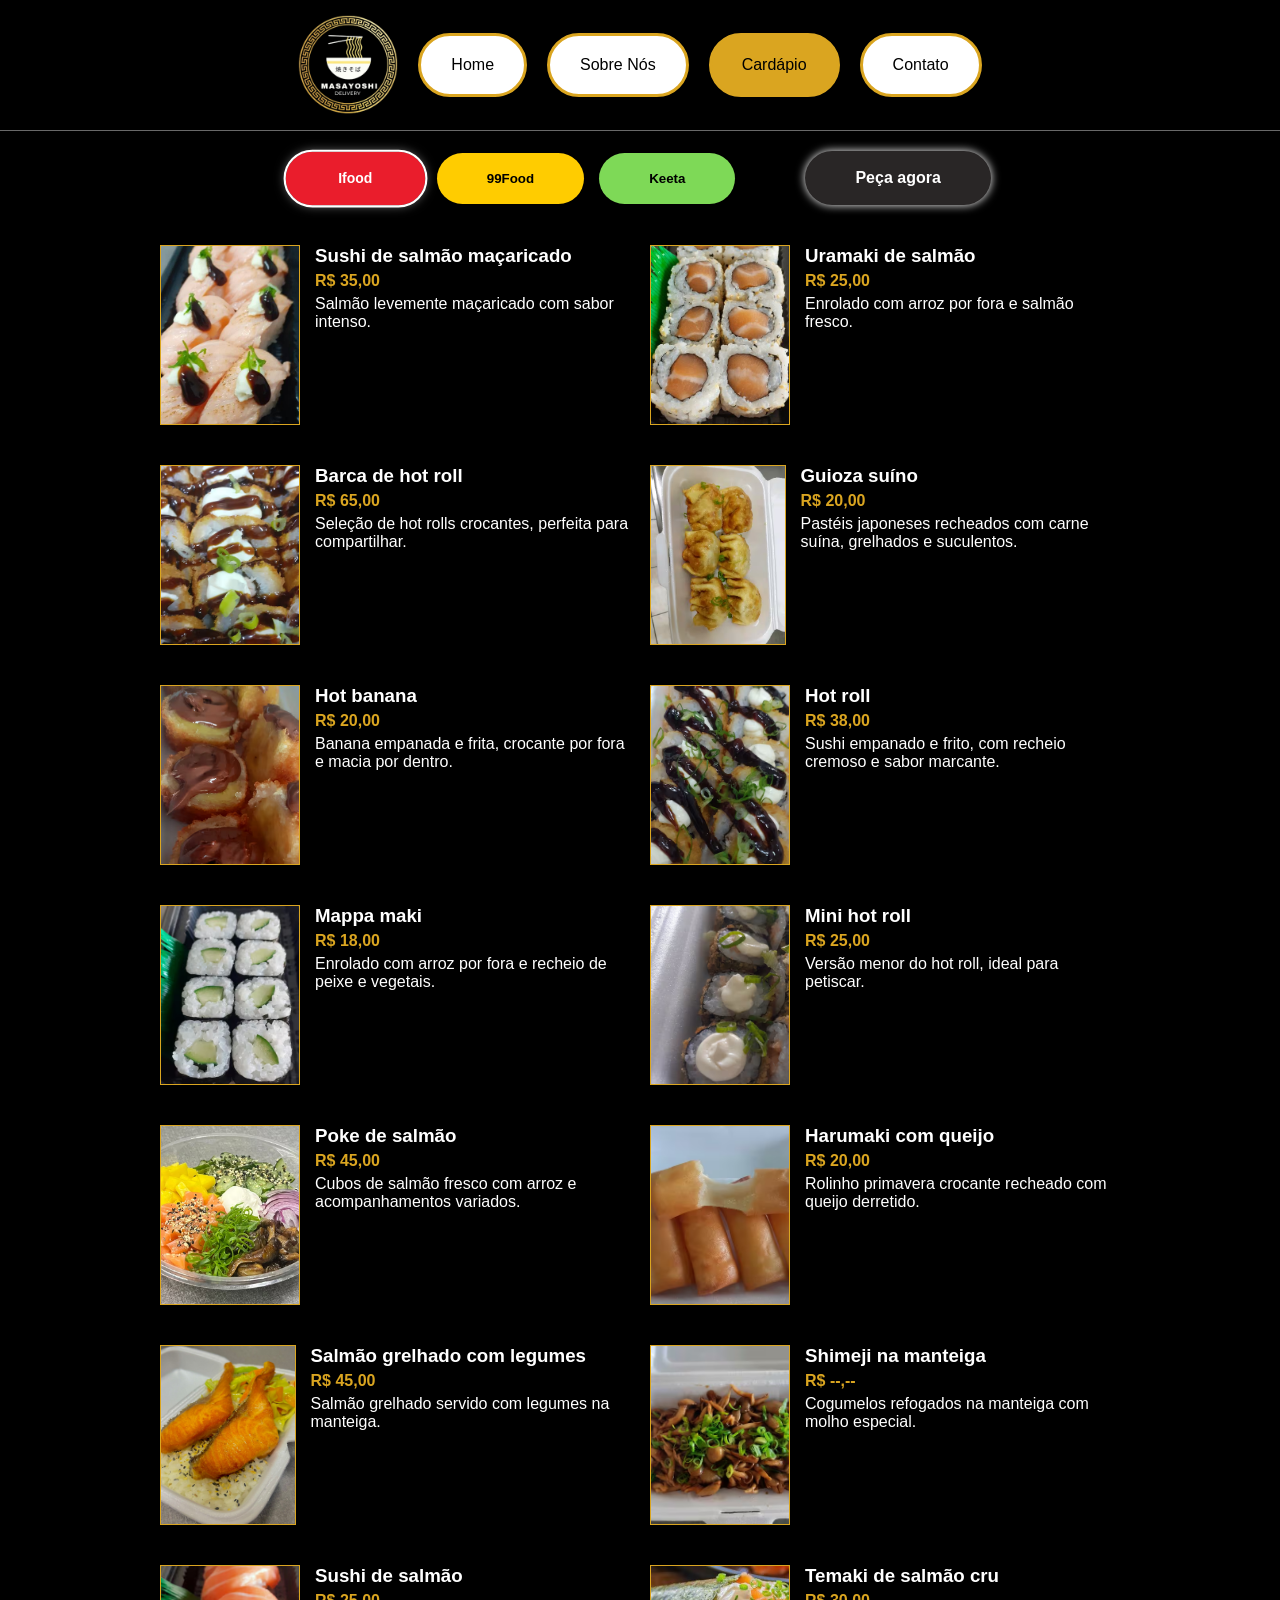
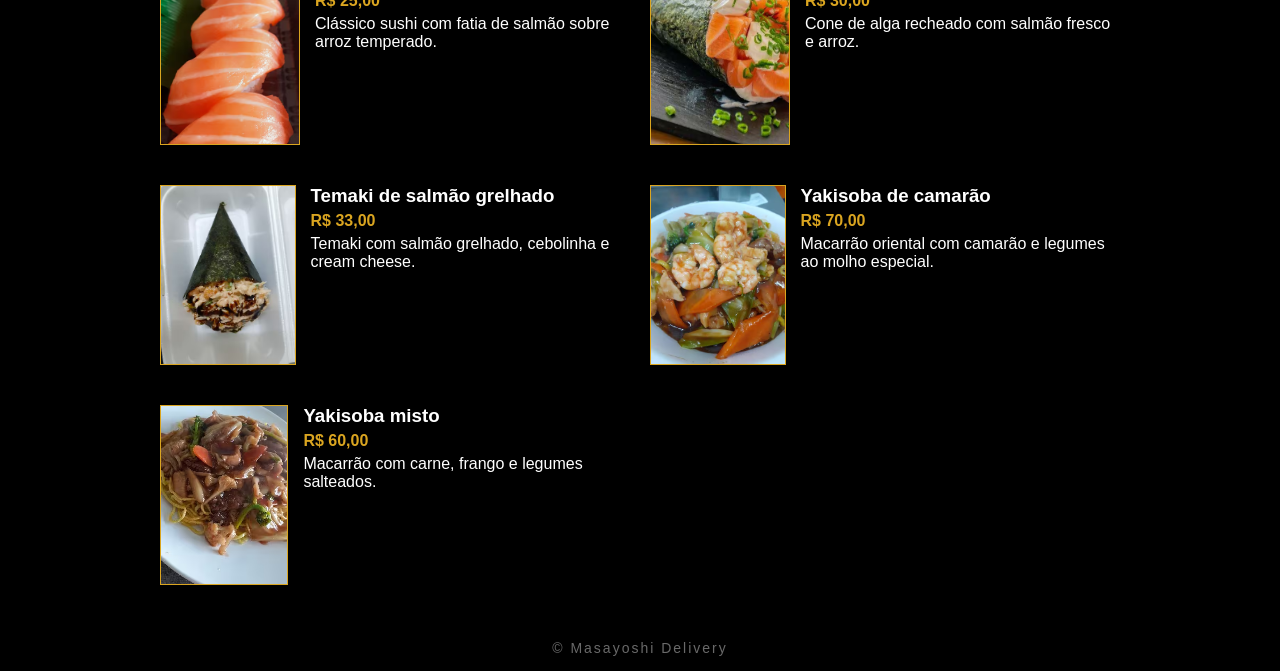
==== pages/cardapio.html @ d994a731 "resolvendo conflito no cardapio" ====
<!DOCTYPE html>
<html lang="pt-br">
<head>
    <meta charset="UTF-8">
    <meta name="viewport" content="width=device-width, initial-scale=1.0">

    <link rel="stylesheet" href="../style/cardapio.css">
    <link rel="stylesheet" href="../style/footer.css">
    <link rel="stylesheet" href="../style/botao.css">
    <link rel="stylesheet" href="../style/header.css">

    <title>Cardápio</title>
</head>

<body>

    <!-- HEADER -->
    <header>
        <img class="logo" src="../images/Logo.png" alt="Logo do Masayoshi Delivery">

        <nav>
            <a href="../index.html" class="botao">Home</a>
            <a href="../pages/sobre_nos.html" class="botao">Sobre Nós</a>
            <a href="../pages/cardapio.html" class="botao ativo">Cardápio</a>
            <a href="../pages/contato.html" class="botao">Contato</a>
        </nav>
    </header>


    <div class="botoes-cardapio">
    
    <div class="grupo-botoes">
        <button class="btn ifood ativo" onclick="mostrar('ifood', this)">Ifood</button>
        <button class="btn food99" onclick="mostrar('food99', this)">99Food</button>
        <button class="btn keeta" onclick="mostrar('keeta', this)">Keeta</button>

    </div>

        <a href="../pages/contato.html" class="btn pedir">Peça agora</a>

    </div>

    <!-- ========================= -->
    <!-- 🍣 CARDÁPIO IFOOD -->
    <!-- ========================= -->
    <div id="ifood" class="cardapio">

        <div class="item">
            <img src="../images/imagens_ifood/sushi de salmao maçaricado.jpg" class="imagens_cardapio">
            <div class="info">
                <div class="topo">
                    <h3>Sushi de salmão maçaricado</h3>
                    <span class="preco">R$ 35,00</span>
                </div>
                <p>Salmão levemente maçaricado com sabor intenso.</p>
            </div>
        </div>

        <div class="item">
            <img src="../images/imagens_ifood/urumaki de salmao.jpg" class="imagens_cardapio">
            <div class="info">
                <div class="topo">
                    <h3>Uramaki de salmão</h3>
                    <span class="preco">R$ 25,00</span>
                </div>
                <p>Enrolado com arroz por fora e salmão fresco.</p>
            </div>
        </div>

        <div class="item">
            <img src="../images/imagens_ifood/barca de hot holl.avif" class="imagens_cardapio">
            <div class="info">
                <div class="topo">
                    <h3>Barca de hot roll</h3>
                    <span class="preco">R$ 65,00</span>
                </div>
                <p>Seleção de hot rolls crocantes, perfeita para compartilhar.</p>
            </div>
        </div>

        <div class="item">
            <img src="../images/imagens_ifood/guioza suino.avif" class="imagens_cardapio">
            <div class="info">
                <div class="topo">
                    <h3>Guioza suíno</h3>
                    <span class="preco">R$ 20,00</span>
                </div>
                <p>Pastéis japoneses recheados com carne suína, grelhados e suculentos.</p>
            </div>
        </div>

        <div class="item">
            <img src="../images/imagens_ifood/hot banana.avif" class="imagens_cardapio">
            <div class="info">
                <div class="topo">
                    <h3>Hot banana</h3>
                    <span class="preco">R$ 20,00</span>
                </div>
                <p>Banana empanada e frita, crocante por fora e macia por dentro.</p>
            </div>
        </div>

        <div class="item">
            <img src="../images/imagens_ifood/hot holl.avif" class="imagens_cardapio">
            <div class="info">
                <div class="topo">
                    <h3>Hot roll</h3>
                    <span class="preco">R$ 38,00</span>
                </div>
                <p>Sushi empanado e frito, com recheio cremoso e sabor marcante.</p>
            </div>
        </div>

        <div class="item">
            <img src="../images/imagens_ifood/mappa maki.avif" class="imagens_cardapio">
            <div class="info">
                <div class="topo">
                    <h3>Mappa maki</h3>
                    <span class="preco">R$ 18,00</span>
                </div>
                <p>Enrolado com arroz por fora e recheio de peixe e vegetais.</p>
            </div>
        </div>

        <div class="item">
            <img src="../images/imagens_ifood/mini hot holl.avif" class="imagens_cardapio">
            <div class="info">
                <div class="topo">
                    <h3>Mini hot roll</h3>
                    <span class="preco">R$ 25,00</span>
                </div>
                <p>Versão menor do hot roll, ideal para petiscar.</p>
            </div>
        </div>

        <div class="item">
            <img src="../images/imagens_ifood/poke de salmao.avif" class="imagens_cardapio">
            <div class="info">
                <div class="topo">
                    <h3>Poke de salmão</h3>
                    <span class="preco">R$ 45,00</span>
                </div>
                <p>Cubos de salmão fresco com arroz e acompanhamentos variados.</p>
            </div>
        </div>

        <div class="item">
            <img src="../images/imagens_ifood/porção de harumaki com queijo.avif" class="imagens_cardapio">
            <div class="info">
                <div class="topo">
                    <h3>Harumaki com queijo</h3>
                    <span class="preco">R$ 20,00</span>
                </div>
                <p>Rolinho primavera crocante recheado com queijo derretido.</p>
            </div>
        </div>

        <div class="item">
            <img src="../images/imagens_ifood/salmao grelhado c legumes na manteiga.avif" class="imagens_cardapio">
            <div class="info">
                <div class="topo">
                    <h3>Salmão grelhado com legumes</h3>
                    <span class="preco">R$ 45,00</span>
                </div>
                <p>Salmão grelhado servido com legumes na manteiga.</p>
            </div>
        </div>

        <div class="item">
            <img src="../images/imagens_ifood/shimeji na manteiga.avif" class="imagens_cardapio">
            <div class="info">
                <div class="topo">
                    <h3>Shimeji na manteiga</h3>
                    <span class="preco">R$ --,--</span>
                </div>
                <p>Cogumelos refogados na manteiga com molho especial.</p>
            </div>
        </div>

        <div class="item">
            <img src="../images/imagens_ifood/sushi de salmao.avif" class="imagens_cardapio">
            <div class="info">
                <div class="topo">
                    <h3>Sushi de salmão</h3>
                    <span class="preco">R$ 25,00</span>
                </div>
                <p>Clássico sushi com fatia de salmão sobre arroz temperado.</p>
            </div>
        </div>

        <div class="item">
            <img src="../images/imagens_ifood/temaki de salmao cru.avif" class="imagens_cardapio">
            <div class="info">
                <div class="topo">
                    <h3>Temaki de salmão cru</h3>
                    <span class="preco">R$ 30,00</span>
                </div>
                <p>Cone de alga recheado com salmão fresco e arroz.</p>
            </div>
        </div>

        <div class="item">
            <img src="../images/imagens_ifood/temaki de salmao grelhado.avif" class="imagens_cardapio">
            <div class="info">
                <div class="topo">
                    <h3>Temaki de salmão grelhado</h3>
                    <span class="preco">R$ 33,00</span>
                </div>
                <p>Temaki com salmão grelhado, cebolinha e cream cheese.</p>
            </div>
        </div>

        <div class="item">
            <img src="../images/imagens_ifood/yakisoba de camarão.avif" class="imagens_cardapio">
            <div class="info">
                <div class="topo">
                    <h3>Yakisoba de camarão</h3>
                    <span class="preco">R$ 70,00</span>
                </div>
                <p>Macarrão oriental com camarão e legumes ao molho especial.</p>
            </div>
        </div>

        <div class="item">
            <img src="../images/imagens_ifood/yakisoba misto(carne frango).avif" class="imagens_cardapio">
            <div class="info">
                <div class="topo">
                    <h3>Yakisoba misto</h3>
                    <span class="preco">R$ 60,00</span>
                </div>
                <p>Macarrão com carne, frango e legumes salteados.</p>
            </div>
        </div>

</div>

    <!-- ========================= -->
    <!-- 🍱 CARDÁPIO 99 -->
    <!-- ========================= -->
    <div id="food99" class="cardapio" style="display: none;">

        <div class="item">
            <img src="../images/imagens_99/sushi de salmao maçaricado.jpg" class="imagens_cardapio">
            <div class="info">
                <div class="topo">
                    <h3>Sushi de salmão maçaricado</h3>
                    <span class="preco">R$ 30,00</span>
                </div>
                <p>Salmão maçaricado com toque defumado.</p>
            </div>
        </div>

    <!-- <div class="item">
        <img src="../images/imagens_99/urumaki de salmao.jpg" class="imagens_cardapio">
        <div class="info">
            <div class="topo">
                <h3>Uramaki de salmão</h3>
                <span class="preco">R$ 25,00</span>
            </div>
            <p>Enrolado de arroz por fora com recheio de salmão fresco.</p>
        </div>
    </div> -->

    <div class="item">
        <img src="../images/imagens_99/barca de hot holl.avif" class="imagens_cardapio">
        <div class="info">
            <div class="topo">
<<<<<<< HEAD
                <h3>Barca de hot roll</h3>
                <span class="preco">R$ 55,00</span>
=======
                <h3>Barca de Hot Roll</h3>
                <span class="preco">R$ 65,00</span>
>>>>>>> 7a61e0e9dd046301400b5bd423bb8c7ec178bc35
            </div>
            <p>30 Unidades de Hot Roll de salmão com cream chesse e cebolinha, perfeita para compartilhar.</p>
        </div>
    </div>

    <div class="item">
        <img src="../images/imagens_99/guioza suino.avif" class="imagens_cardapio">
        <div class="info">
            <div class="topo">
                <h3>Guioza suíno</h3>
                <span class="preco">R$ 16,90</span>
            </div>
            <p>6 Unidades de Pastéis japoneses recheados com carne suína, grelhados e suculentos.</p>
        </div>
    </div>

    <!-- <div class="item">
        <img src="../images/imagens_99/hot banana.avif" class="imagens_cardapio">
        <div class="info">
            <div class="topo">
                <h3>Hot banana</h3>
                <span class="preco">R$ 20,00</span>
            </div>
            <p>8 Hot Bananas com chocolate, crocante por fora e macia por dentro.</p>
        </div>
    </div> -->

    <div class="item">
        <img src="../images/imagens_99/hot holl.avif" class="imagens_cardapio">
        <div class="info">
            <div class="topo">
                <h3>Hot roll</h3>
                <span class="preco">R$ 28,90</span>
            </div>
            <p>14 Unidades de Hot Roll de Salmão com cream chesse e cebolinha, com recheio e sabor marcante.</p>
        </div>
    </div>

    <!-- <div class="item">
        <img src="../images/imagens_99/mappa maki.avif" class="imagens_cardapio">
        <div class="info">
            <div class="topo">
                <h3>Kappa maki</h3>
                <span class="preco">R$ 18,00</span>
            </div>
            <p>8 Enrolados de Pepino.</p>
        </div>
    </div> -->

    <div class="item">
        <img src="../images/imagens_99/mini hot holl.avif" class="imagens_cardapio">
        <div class="info">
            <div class="topo">
                <h3>Mini hot roll</h3>
                <span class="preco">R$ 25,00</span>
            </div>
            <p>Versão menor do hot roll, ideal para petiscar.</p>
        </div>
    </div>

    <div class="item">
        <img src="../images/imagens_99/poke de salmao.avif" class="imagens_cardapio">
        <div class="info">
            <div class="topo">
                <h3>Poke de salmão</h3>
                <span class="preco">R$ 38,00</span>
            </div>
            <p>(450g!) Arroz para sushi, Salmão (Cru ou Grelhado), Shimeji, Cream Chesse, Sunomono, Cebola Roxa, Manga, cebolinha e gergelim!</p>
        </div>
    </div>

    <!-- <div class="item">
        <img src="../images/imagens_99/porção de harumaki com queijo.avif" class="imagens_cardapio">
        <div class="info">
            <div class="topo">
                <h3>Harumaki com queijo</h3>
                <span class="preco">R$ 20,00</span>
            </div>
            <p>Rolinho primavera crocante recheado com queijo derretido.</p>
        </div>
    </div> -->

    <!-- <div class="item">
        <img src="../images/imagens_99/salmao grelhado c legumes na manteiga.avif" class="imagens_cardapio">
        <div class="info">
            <div class="topo">
                <h3>Salmão grelhado com legumes</h3>
                <span class="preco">R$39,99 </span>
            </div>
            <p>Salmão grelhado servido com legumes na manteiga, acompanha Gohan.</p>
        </div>
    </div> -->

    <!-- <div class="item">
        <img src="../images/imagens_99/shimeji na manteiga.avif" class="imagens_cardapio">
        <div class="info">
            <div class="topo">
                <h3>Shimeji na manteiga</h3>
                <span class="preco">R$ 20,00</span>
            </div>
            <p>Cogumelos refogados na manteiga com molho especial.</p>
        </div>
    </div> -->

    <div class="item">
        <img src="../images/imagens_99/sushi de salmao.avif" class="imagens_cardapio">
        <div class="info">
            <div class="topo">
                <h3>Sushi de salmão</h3>
                <span class="preco">R$ 25,00</span>
            </div>
            <p>Clássico sushi com fatia de salmão sobre arroz temperado.</p>
        </div>
    </div>

    <div class="item">
        <img src="../images/imagens_99/temaki de salmao cru.avif" class="imagens_cardapio">
        <div class="info">
            <div class="topo">
                <h3>Temaki de salmão cru</h3>
                <span class="preco">R$ 25,00</span>
            </div>
            <p>Cone de alga recheado com salmão fresco e arroz.</p>
        </div>
    </div>

    <div class="item">
        <img src="../images/imagens_99/temaki de salmao grelhado.avif" class="imagens_cardapio">
        <div class="info">
            <div class="topo">
                <h3>Temaki de salmão grelhado</h3>
                <span class="preco">R$ 25,00</span>
            </div>
            <p>Temaki com salmão grelhado, cebolinha e cream cheese.</p>
        </div>
    </div>

    <div class="item">
        <img src="../images/imagens_99/yakisoba de camarão.avif" class="imagens_cardapio">
        <div class="info">
            <div class="topo">
                <h3>Yakisoba de camarão</h3>
                <span class="preco">R$ 52,00</span>
            </div>
            <p>Macarrão oriental com camarão e legumes ao molho especial.</p>
        </div>
    </div>

    <div class="item">
        <img src="../images/imagens_99/yakisoba misto(carne frango).avif" class="imagens_cardapio">
        <div class="info">
            <div class="topo">
                <h3>Yakisoba misto</h3>
                <span class="preco">R$ 45,00</span>
            </div>
            <p>Macarrão com carne, frango e legumes salteados.</p>
        </div>
    </div>

    <div class="item">
        <img src="../images/imagens_99/temaki hot.png" class="imagens_cardapio">
        <div class="info">
            <div class="topo">
                <h3>Temaki hot</h3>
                <span class="preco">R$ 29,50</span>
            </div>
            <p>Temaki empanado e frito, com recheio cremoso e sabor intenso..</p>
        </div>
    </div>

    </div>

    <!-- ========================= -->
    <!-- 🍜 CARDÁPIO KEETA -->
    <!-- ========================= -->
    <div id="keeta" class="cardapio" style="display: none;">

        <div class="item">
            <img src="../images/imagens_keeta/sushi de salmao maçaricado.jpg" class="imagens_cardapio">
            <div class="info">
                <div class="topo">
                    <h3>Sushi de salmão maçaricado</h3>
                    <span class="preco">R$ 35,00</span>
                </div>
                <p>Salmão levemente maçaricado com sabor intenso.</p>
            </div>
        </div>

        <div class="item">
        <img src="../images/imagens_keeta/urumaki de salmao.jpg" class="imagens_cardapio">
        <div class="info">
            <div class="topo">
                <h3>Uramaki de salmão</h3>
                <span class="preco">R$ 25,00</span>
            </div>
            <p>Enrolado de arroz por fora com recheio de salmão fresco.</p>
        </div>
    </div>

    <div class="item">
        <img src="../images/imagens_keeta/barca de hot holl.avif" class="imagens_cardapio">
        <div class="info">
            <div class="topo">
                <h3>Barca de hot roll</h3>
                <span class="preco">R$ 65,00</span>
            </div>
            <p>Seleção de hot rolls crocantes, perfeita para compartilhar.</p>
        </div>
    </div>

    <div class="item">
        <img src="../images/imagens_keeta/guioza suino.avif" class="imagens_cardapio">
        <div class="info">
            <div class="topo">
                <h3>Guioza suíno</h3>
                <span class="preco">R$ 20,00</span>
            </div>
            <p>Pastéis japoneses recheados com carne suína, grelhados e suculentos.</p>
        </div>
    </div>

    <div class="item">
        <img src="../images/imagens_keeta/hot banana.avif" class="imagens_cardapio">
        <div class="info">
            <div class="topo">
                <h3>Hot banana</h3>
                <span class="preco">R$ 20,00</span>
            </div>
            <p>Banana empanada e frita, crocante por fora e macia por dentro.</p>
        </div>
    </div>

    <div class="item">
        <img src="../images/imagens_keeta/hot holl.avif" class="imagens_cardapio">
        <div class="info">
            <div class="topo">
                <h3>Hot roll</h3>
                <span class="preco">R$ 38,00</span>
            </div>
            <p>Sushi empanado e frito, com recheio cremoso e sabor marcante.</p>
        </div>
    </div>

    <div class="item">
        <img src="../images/imagens_keeta/mappa maki.avif" class="imagens_cardapio">
        <div class="info">
            <div class="topo">
                <h3>Mappa maki</h3>
                <span class="preco">R$ 18,00</span>
            </div>
            <p>Enrolado com arroz por fora e recheio de peixe e vegetais.</p>
        </div>
    </div>

    <div class="item">
        <img src="../images/imagens_keeta/mini hot holl.avif" class="imagens_cardapio">
        <div class="info">
            <div class="topo">
                <h3>Mini hot roll</h3>
                <span class="preco">R$ 25,00</span>
            </div>
            <p>Versão menor do hot roll, ideal para petiscar.</p>
        </div>
    </div>

    <div class="item">
        <img src="../images/imagens_keeta/poke de salmao.avif" class="imagens_cardapio">
        <div class="info">
            <div class="topo">
                <h3>Poke de salmão</h3>
                <span class="preco">R$ 45,00</span>
            </div>
            <p>Cubos de salmão fresco com arroz e acompanhamentos variados.</p>
        </div>
    </div>

    <div class="item">
        <img src="../images/imagens_keeta/porção de harumaki com queijo.avif" class="imagens_cardapio">
        <div class="info">
            <div class="topo">
                <h3>Harumaki com queijo</h3>
                <span class="preco">R$ 20,00</span>
            </div>
            <p>Rolinho primavera crocante recheado com queijo derretido.</p>
        </div>
    </div>

    <div class="item">
        <img src="../images/imagens_keeta/salmao grelhado c legumes na manteiga.avif" class="imagens_cardapio">
        <div class="info">
            <div class="topo">
                <h3>Salmão grelhado com legumes</h3>
                <span class="preco">R$ 45,00</span>
            </div>
            <p>Salmão grelhado servido com legumes na manteiga.</p>
        </div>
    </div>

    <div class="item">
        <img src="../images/imagens_keeta/shimeji na manteiga.avif" class="imagens_cardapio">
        <div class="info">
            <div class="topo">
                <h3>Shimeji na manteiga</h3>
                <span class="preco">R$ --,--</span>
            </div>
            <p>Cogumelos refogados na manteiga com molho especial.</p>
        </div>
    </div>

    <div class="item">
        <img src="../images/imagens_keeta/sushi de salmao.avif" class="imagens_cardapio">
        <div class="info">
            <div class="topo">
                <h3>Sushi de salmão</h3>
                <span class="preco">R$ 25,00</span>
            </div>
            <p>Clássico sushi com fatia de salmão sobre arroz temperado.</p>
        </div>
    </div>

    <div class="item">
        <img src="../images/imagens_keeta/temaki de salmao cru.avif" class="imagens_cardapio">
        <div class="info">
            <div class="topo">
                <h3>Temaki de salmão cru</h3>
                <span class="preco">R$ 30,00</span>
            </div>
            <p>Temaki de salmão cru com cream chesse e cebolinha.</p>
        </div>
    </div>

    <div class="item">
        <img src="../images/imagens_keeta/temaki de salmao grelhado.avif" class="imagens_cardapio">
        <div class="info">
            <div class="topo">
                <h3>Temaki de salmão grelhado</h3>
                <span class="preco">R$ 33,00</span>
            </div>
            <p>Temaki com salmão grelhado, cebolinha e cream cheese.</p>
        </div>
    </div>

    <div class="item">
        <img src="../images/imagens_keeta/yakisoba de camarão.avif" class="imagens_cardapio">
        <div class="info">
            <div class="topo">
                <h3>Yakisoba de camarão</h3>
                <span class="preco">R$ 70,00</span>
            </div>
            <p>Uma opção leve e sofisticada que destaca o frescor do camarão e dos vegetais selecionados, tudo envolvido pela cremosidade do nosso molho especial da casa. (950g)</p>
        </div>
    </div>

    <div class="item">
        <img src="../images/imagens_keeta/yakisoba misto(carne frango).avif" class="imagens_cardapio">
        <div class="info">
            <div class="topo">
                <h3>Yakisoba misto</h3>
                <span class="preco">R$ 60,00</span>
            </div>
            <p>Combinação perfeita de tiras suculentas de carne e frango, preparadas em fogo alto com legumes frescos para garantir o máximo de sabor e textura. Acompanha nosso autêntico molho oriental.</p>
        </div>
    </div>

    </div>

    <!-- FOOTER -->
    <footer> &copy; Masayoshi Delivery</footer>

    <!-- SCRIPT -->
    <script src="../scripts/cardapio.js"></script>

</body>
</html>
---- style/cardapio.css ----
* {
    margin: 0;
    padding: 0;
    box-sizing: border-box;
    font-family: 'Helvetica Neue', Arial, sans-serif;
}

body {
    background-color: black;
    color: white;
    min-height: 100vh;
    display: flex;
    flex-direction: column;
}


.logo{
    width: 100px; 
    height: auto;
}

/*Botoes*/

.botoes-cardapio{
    display: flex;
    justify-content: center;
    align-items: center;
    margin: 20px 0;
    gap: 70px; /* espaço entre grupo e botão */
}

.grupo-botoes{
    display: flex;
    gap: 15px; /* espaço entre os 3 botões */
}

.btn{
    padding: 18px 50px;
    border: none;
    border-radius: 100px;
    color: white;
    font-weight: bold;
    cursor: pointer;
    transition: 0.2s;
    display: inline-block;
    text-align: center;
}

.btn:hover{
    opacity: 0.8;
}

.btn.ativo{
    outline: 2px solid white;
    transform: scale(1.05);
    box-shadow: 0 0 10px rgba(255,255,255,0.5);
}

.ifood{
    background-color: #ea1d2c;
}

.food99{
    background-color: #ffcc00;
    color: black;
}

.keeta{
    background-color: #7ed957;
    color: black;
}

.pedir{
    background-color: #292626;
    color: white;
    text-decoration: none;
    font-weight: bold;
    box-shadow: 0 0 10px rgb(255, 255, 255);
}

/* Imagens */
.imagens_cardapio{
    width: 140px;
    height: 180px;
    object-fit: cover;
    border: 1px solid goldenrod;
}

.item{
    display: flex;
    gap: 15px;
    margin-bottom: 20px;
    align-items: flex-start;
}

.cardapio{
    display: grid;
    grid-template-columns: repeat(2, 1fr); /* 🔥 sempre 2 no PC */
    gap: 20px;
    padding: 20px;
    max-width: 1000px;
    margin: 0 auto;
}

.info{
    display: flex;
    flex-direction: column;
    justify-content: flex-start;
}

.info h3{
    margin: 0 0 5px 0;
}

.info p{
    margin-top: 5px;
}

.info h2{
    font-size: medium;
}

.preco{
    font-weight: bold;
    color: goldenrod;
    margin-bottom: 5px;
}

@media (max-width: 768px){

    .botoes-cardapio{
        flex-direction: column;
        gap: 20px;
    }

    .grupo-botoes{
        flex-wrap: wrap;
        justify-content: center;
    }

    .btn{
        padding: 12px 25px;
        font-size: 14px;
    }

    .cardapio{
        grid-template-columns: 1fr; /* 🔥 1 por linha no celular */
    }

    .item{
        flex-direction: row;
        gap: 10px;
    }

    .imagens_cardapio{
        width: 110px;
        height: 140px;
    }

    .info h3{
        font-size: 16px;
    }

    .info p{
        font-size: 14px;
    }
}
---- style/footer.css ----
footer {
    margin-top: auto;
    text-align: center;
    padding: 15px; 
    background-color: black;
    color: dimgray;
    font-size: 14px;
    letter-spacing: 2px;
}

@media (max-width: 768px){

    footer{
        font-size: 12px;
        padding: 10px;
        letter-spacing: 1px;
    }

}
---- style/botao.css ----
.botao{
    background-color: white;
    padding: 20px 30px 20px 30px;
    border-radius: 40px;
    border: 3px solid goldenrod;
    transition: 0.3s;
    text-decoration: none;
    color: black;
    cursor: pointer;
}

.botao:hover{
    background-color: palegoldenrod;
}

.botao.ativo{
    background-color: goldenrod;
}
---- style/header.css ----
header{
    display: flex;
    align-items: center;
    justify-content: center;
    gap: 20px;
    padding: 15px 8%;
    border-bottom: 1px solid dimgray;
}

nav{
    display: flex;
    gap: 20px;
}

@media (max-width: 768px){

    header{
        flex-direction: column; /* 🔥 quebra em coluna */
        gap: 15px;
        text-align: center;
    }

    nav{
        flex-wrap: wrap; /* 🔥 permite quebrar linha */
        justify-content: center;
        gap: 10px;
    }

    .botao{
        padding: 12px 18px; /* 🔥 menor no mobile */
        font-size: 14px;
    }

    .logo{
        width: 80px; /* 🔥 logo menor */
    }
}
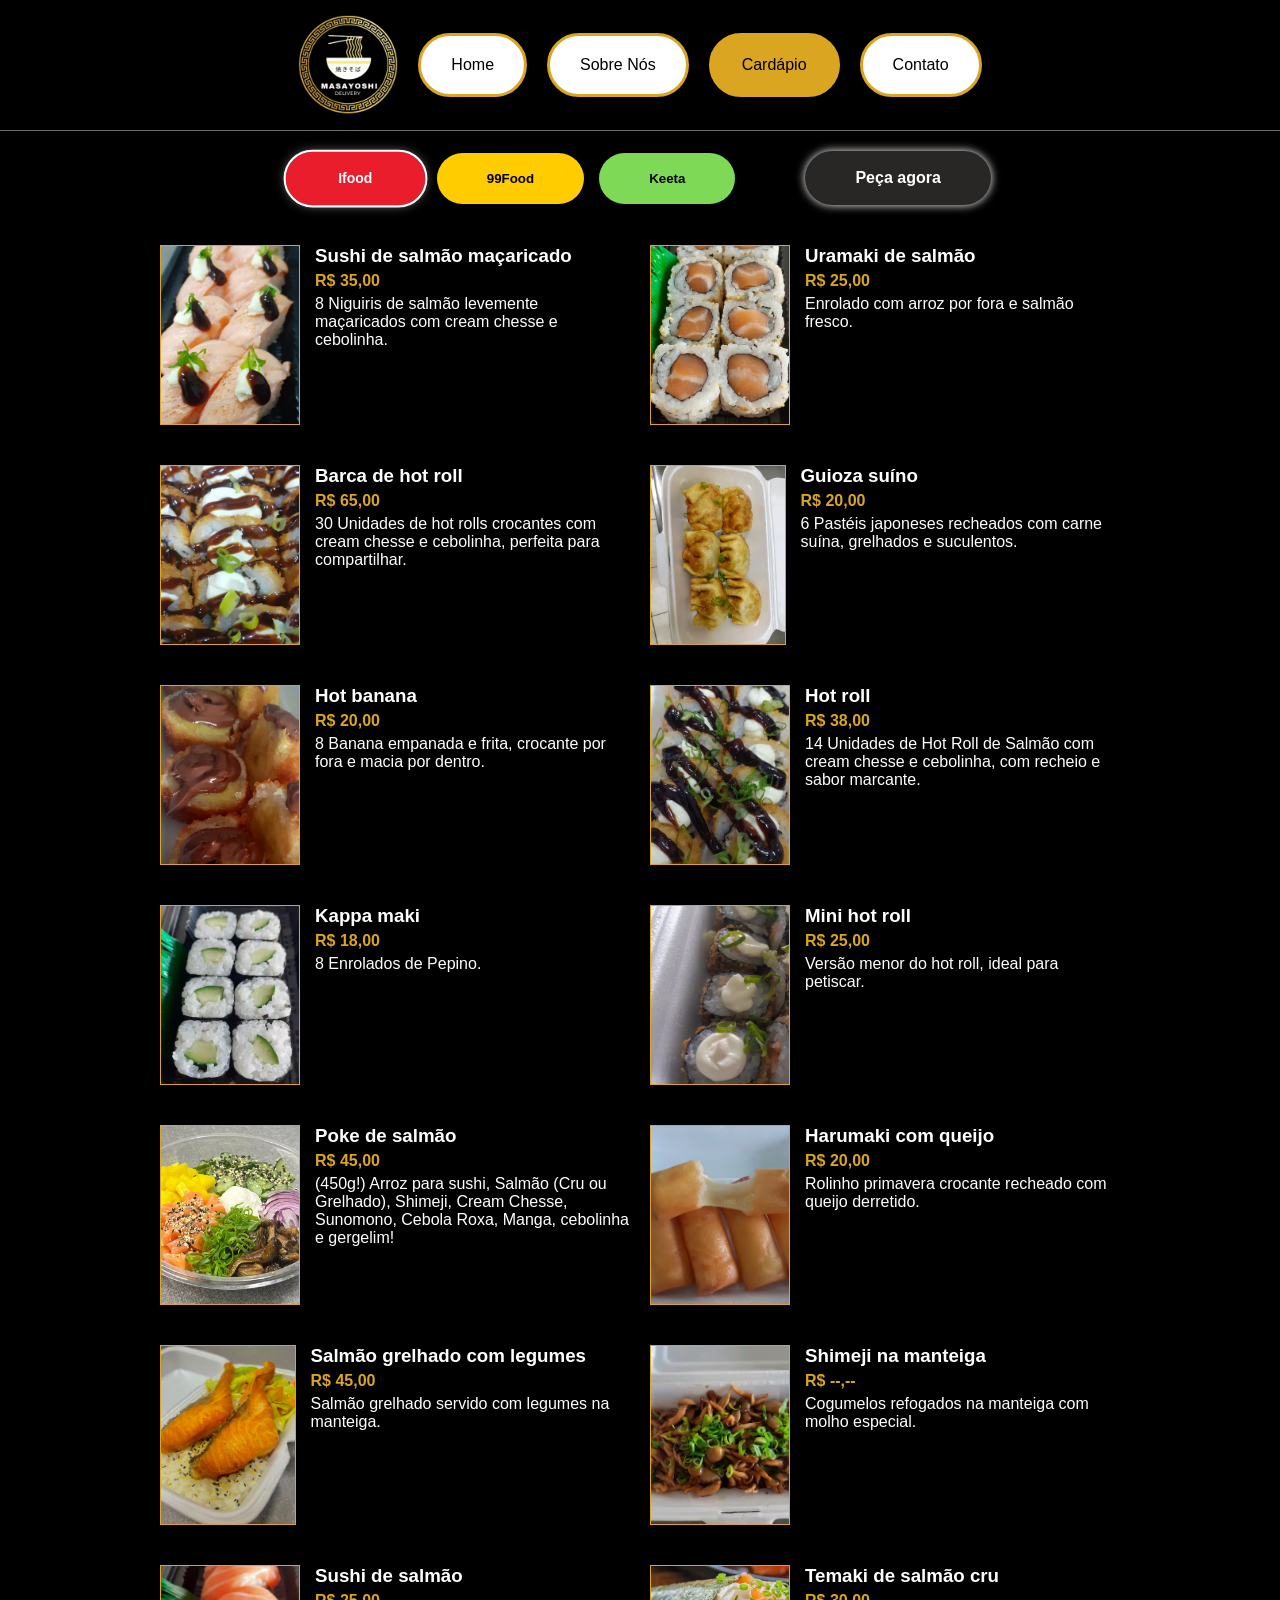
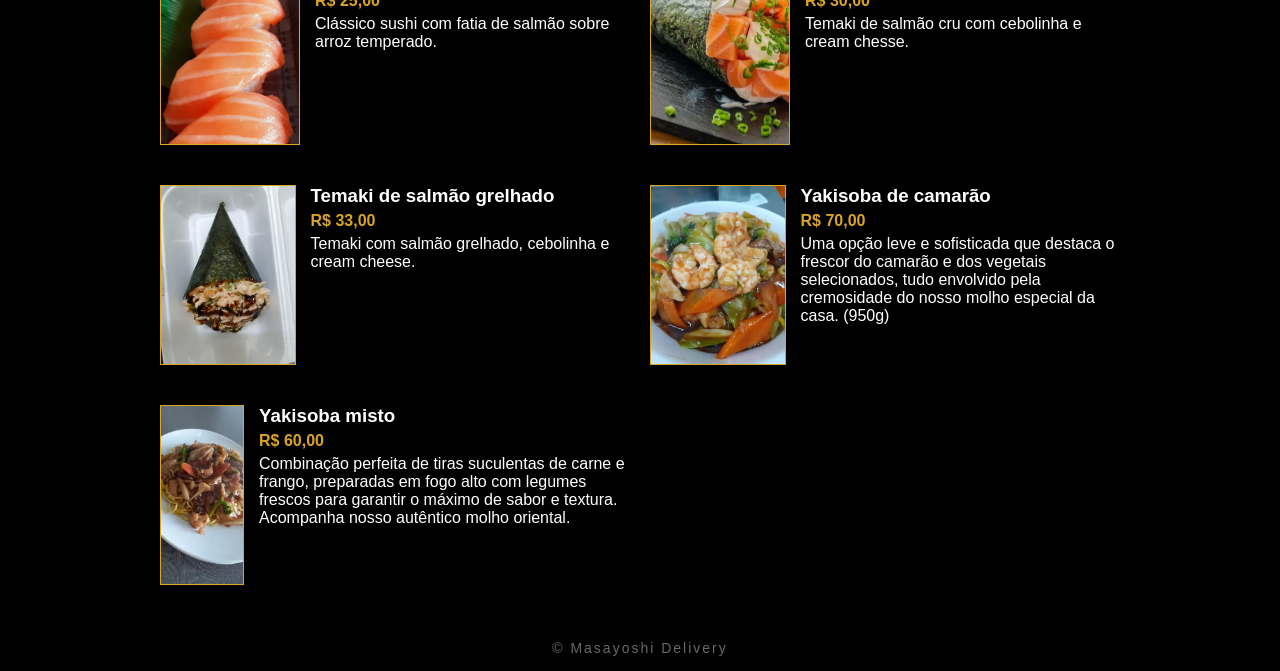
==== commit 7d001d40: "valores e descriçoes atualizados" ====
--- a/pages/cardapio.html
+++ b/pages/cardapio.html
@@ -9,6 +9,8 @@
     <link rel="stylesheet" href="../style/botao.css">
     <link rel="stylesheet" href="../style/header.css">
 
+    <link rel="shortcut icon" href="images/favicon.ico" type="image/x-icon">
+    
     <title>Cardápio</title>
 </head>
 
@@ -52,7 +54,7 @@
                     <h3>Sushi de salmão maçaricado</h3>
                     <span class="preco">R$ 35,00</span>
                 </div>
-                <p>Salmão levemente maçaricado com sabor intenso.</p>
+                <p>8 Niguiris de salmão levemente maçaricados com cream chesse e cebolinha.</p>
             </div>
         </div>
 
@@ -74,7 +76,7 @@
                     <h3>Barca de hot roll</h3>
                     <span class="preco">R$ 65,00</span>
                 </div>
-                <p>Seleção de hot rolls crocantes, perfeita para compartilhar.</p>
+                <p>30 Unidades de hot rolls crocantes com cream chesse e cebolinha, perfeita para compartilhar.</p>
             </div>
         </div>
 
@@ -85,7 +87,7 @@
                     <h3>Guioza suíno</h3>
                     <span class="preco">R$ 20,00</span>
                 </div>
-                <p>Pastéis japoneses recheados com carne suína, grelhados e suculentos.</p>
+                <p>6 Pastéis japoneses recheados com carne suína, grelhados e suculentos.</p>
             </div>
         </div>
 
@@ -96,7 +98,7 @@
                     <h3>Hot banana</h3>
                     <span class="preco">R$ 20,00</span>
                 </div>
-                <p>Banana empanada e frita, crocante por fora e macia por dentro.</p>
+                <p> 8 Banana empanada e frita, crocante por fora e macia por dentro.</p>
             </div>
         </div>
 
@@ -107,7 +109,7 @@
                     <h3>Hot roll</h3>
                     <span class="preco">R$ 38,00</span>
                 </div>
-                <p>Sushi empanado e frito, com recheio cremoso e sabor marcante.</p>
+                <p>14 Unidades de Hot Roll de Salmão com cream chesse e cebolinha, com recheio e sabor marcante.</p>
             </div>
         </div>
 
@@ -115,10 +117,10 @@
             <img src="../images/imagens_ifood/mappa maki.avif" class="imagens_cardapio">
             <div class="info">
                 <div class="topo">
-                    <h3>Mappa maki</h3>
+                    <h3>Kappa maki</h3>
                     <span class="preco">R$ 18,00</span>
                 </div>
-                <p>Enrolado com arroz por fora e recheio de peixe e vegetais.</p>
+                <p>8 Enrolados de Pepino.</p>
             </div>
         </div>
 
@@ -140,7 +142,7 @@
                     <h3>Poke de salmão</h3>
                     <span class="preco">R$ 45,00</span>
                 </div>
-                <p>Cubos de salmão fresco com arroz e acompanhamentos variados.</p>
+                <p>(450g!) Arroz para sushi, Salmão (Cru ou Grelhado), Shimeji, Cream Chesse, Sunomono, Cebola Roxa, Manga, cebolinha e gergelim!</p>
             </div>
         </div>
 
@@ -195,7 +197,7 @@
                     <h3>Temaki de salmão cru</h3>
                     <span class="preco">R$ 30,00</span>
                 </div>
-                <p>Cone de alga recheado com salmão fresco e arroz.</p>
+                <p>Temaki de salmão cru com cebolinha e cream chesse.</p>
             </div>
         </div>
 
@@ -217,7 +219,7 @@
                     <h3>Yakisoba de camarão</h3>
                     <span class="preco">R$ 70,00</span>
                 </div>
-                <p>Macarrão oriental com camarão e legumes ao molho especial.</p>
+                <p>Uma opção leve e sofisticada que destaca o frescor do camarão e dos vegetais selecionados, tudo envolvido pela cremosidade do nosso molho especial da casa. (950g)</p>
             </div>
         </div>
 
@@ -228,7 +230,7 @@
                     <h3>Yakisoba misto</h3>
                     <span class="preco">R$ 60,00</span>
                 </div>
-                <p>Macarrão com carne, frango e legumes salteados.</p>
+                <p>Combinação perfeita de tiras suculentas de carne e frango, preparadas em fogo alto com legumes frescos para garantir o máximo de sabor e textura. Acompanha nosso autêntico molho oriental.</p>
             </div>
         </div>
 
@@ -246,32 +248,28 @@
                     <h3>Sushi de salmão maçaricado</h3>
                     <span class="preco">R$ 30,00</span>
                 </div>
-                <p>Salmão maçaricado com toque defumado.</p>
-            </div>
-        </div>
-
-    <!-- <div class="item">
+                <p>8 Niguiris de salmão levemente maçaricados com cream chesse e cebolinha.</p>
+            </div>
+        </div>
+
+     <div class="item">
         <img src="../images/imagens_99/urumaki de salmao.jpg" class="imagens_cardapio">
         <div class="info">
             <div class="topo">
                 <h3>Uramaki de salmão</h3>
-                <span class="preco">R$ 25,00</span>
+                <span class="preco">R$ 22,50</span>
             </div>
             <p>Enrolado de arroz por fora com recheio de salmão fresco.</p>
         </div>
-    </div> -->
+    </div>
 
     <div class="item">
         <img src="../images/imagens_99/barca de hot holl.avif" class="imagens_cardapio">
         <div class="info">
             <div class="topo">
-<<<<<<< HEAD
                 <h3>Barca de hot roll</h3>
                 <span class="preco">R$ 55,00</span>
-=======
-                <h3>Barca de Hot Roll</h3>
-                <span class="preco">R$ 65,00</span>
->>>>>>> 7a61e0e9dd046301400b5bd423bb8c7ec178bc35
+
             </div>
             <p>30 Unidades de Hot Roll de salmão com cream chesse e cebolinha, perfeita para compartilhar.</p>
         </div>
@@ -288,16 +286,16 @@
         </div>
     </div>
 
-    <!-- <div class="item">
+    <div class="item">
         <img src="../images/imagens_99/hot banana.avif" class="imagens_cardapio">
         <div class="info">
             <div class="topo">
                 <h3>Hot banana</h3>
-                <span class="preco">R$ 20,00</span>
+                <span class="preco">R$ 17,00</span>
             </div>
             <p>8 Hot Bananas com chocolate, crocante por fora e macia por dentro.</p>
         </div>
-    </div> -->
+    </div>
 
     <div class="item">
         <img src="../images/imagens_99/hot holl.avif" class="imagens_cardapio">
@@ -310,12 +308,12 @@
         </div>
     </div>
 
-    <!-- <div class="item">
+    <div class="item">
         <img src="../images/imagens_99/mappa maki.avif" class="imagens_cardapio">
         <div class="info">
             <div class="topo">
                 <h3>Kappa maki</h3>
-                <span class="preco">R$ 18,00</span>
+                <span class="preco">R$ 16,00</span>
             </div>
             <p>8 Enrolados de Pepino.</p>
         </div>
@@ -343,38 +341,37 @@
         </div>
     </div>
 
-    <!-- <div class="item">
+    <div class="item">
         <img src="../images/imagens_99/porção de harumaki com queijo.avif" class="imagens_cardapio">
         <div class="info">
             <div class="topo">
                 <h3>Harumaki com queijo</h3>
-                <span class="preco">R$ 20,00</span>
+                <span class="preco">R$ 18,00</span>
             </div>
             <p>Rolinho primavera crocante recheado com queijo derretido.</p>
         </div>
-    </div> -->
-
-    <!-- <div class="item">
+    </div>
+
+    <div class="item">
         <img src="../images/imagens_99/salmao grelhado c legumes na manteiga.avif" class="imagens_cardapio">
         <div class="info">
             <div class="topo">
                 <h3>Salmão grelhado com legumes</h3>
-                <span class="preco">R$39,99 </span>
+                <span class="preco">R$38,25 </span>
             </div>
             <p>Salmão grelhado servido com legumes na manteiga, acompanha Gohan.</p>
         </div>
-    </div> -->
-
-    <!-- <div class="item">
+    </div>
+    <div class="item">
         <img src="../images/imagens_99/shimeji na manteiga.avif" class="imagens_cardapio">
         <div class="info">
             <div class="topo">
                 <h3>Shimeji na manteiga</h3>
-                <span class="preco">R$ 20,00</span>
+                <span class="preco">R$ 19,00</span>
             </div>
             <p>Cogumelos refogados na manteiga com molho especial.</p>
         </div>
-    </div> -->
+    </div>
 
     <div class="item">
         <img src="../images/imagens_99/sushi de salmao.avif" class="imagens_cardapio">
@@ -394,7 +391,7 @@
                 <h3>Temaki de salmão cru</h3>
                 <span class="preco">R$ 25,00</span>
             </div>
-            <p>Cone de alga recheado com salmão fresco e arroz.</p>
+            <p>Temaki de salmão cru com cebolinha e cream chesse..</p>
         </div>
     </div>
 
@@ -416,7 +413,7 @@
                 <h3>Yakisoba de camarão</h3>
                 <span class="preco">R$ 52,00</span>
             </div>
-            <p>Macarrão oriental com camarão e legumes ao molho especial.</p>
+            <p>Uma opção leve e sofisticada que destaca o frescor do camarão e dos vegetais selecionados, tudo envolvido pela cremosidade do nosso molho especial da casa. (950g)</p>
         </div>
     </div>
 
@@ -427,7 +424,7 @@
                 <h3>Yakisoba misto</h3>
                 <span class="preco">R$ 45,00</span>
             </div>
-            <p>Macarrão com carne, frango e legumes salteados.</p>
+            <p>Combinação perfeita de tiras suculentas de carne e frango, preparadas em fogo alto com legumes frescos para garantir o máximo de sabor e textura. Acompanha nosso autêntico molho oriental.</p>
         </div>
     </div>
 
@@ -456,7 +453,7 @@
                     <h3>Sushi de salmão maçaricado</h3>
                     <span class="preco">R$ 35,00</span>
                 </div>
-                <p>Salmão levemente maçaricado com sabor intenso.</p>
+                <p>8 Niguiris de salmão levemente maçaricados com cream chesse e cebolinha.</p>
             </div>
         </div>
 
@@ -478,7 +475,7 @@
                 <h3>Barca de hot roll</h3>
                 <span class="preco">R$ 65,00</span>
             </div>
-            <p>Seleção de hot rolls crocantes, perfeita para compartilhar.</p>
+            <p>30 Unidades de Hot Roll de salmão com cream chesse e cebolinha, perfeita para compartilhar.</p>
         </div>
     </div>
 
@@ -489,7 +486,7 @@
                 <h3>Guioza suíno</h3>
                 <span class="preco">R$ 20,00</span>
             </div>
-            <p>Pastéis japoneses recheados com carne suína, grelhados e suculentos.</p>
+            <p>6 Pastéis japoneses recheados com carne suína, grelhados e suculentos.</p>
         </div>
     </div>
 
@@ -500,7 +497,7 @@
                 <h3>Hot banana</h3>
                 <span class="preco">R$ 20,00</span>
             </div>
-            <p>Banana empanada e frita, crocante por fora e macia por dentro.</p>
+            <p>8 Hot Bananas com chocolate, crocante por fora e macia por dentro.</p>
         </div>
     </div>
 
@@ -511,7 +508,7 @@
                 <h3>Hot roll</h3>
                 <span class="preco">R$ 38,00</span>
             </div>
-            <p>Sushi empanado e frito, com recheio cremoso e sabor marcante.</p>
+            <p>14 Unidades de Hot Roll de Salmão com cream chesse e cebolinha, com recheio e sabor marcante.</p>
         </div>
     </div>
 
@@ -519,10 +516,10 @@
         <img src="../images/imagens_keeta/mappa maki.avif" class="imagens_cardapio">
         <div class="info">
             <div class="topo">
-                <h3>Mappa maki</h3>
+                <h3>Kappa maki</h3>
                 <span class="preco">R$ 18,00</span>
             </div>
-            <p>Enrolado com arroz por fora e recheio de peixe e vegetais.</p>
+            <p>8 Enrolados de Pepino</p>
         </div>
     </div>
 
@@ -544,7 +541,7 @@
                 <h3>Poke de salmão</h3>
                 <span class="preco">R$ 45,00</span>
             </div>
-            <p>Cubos de salmão fresco com arroz e acompanhamentos variados.</p>
+            <p>(450g!) Arroz para sushi, Salmão (Cru ou Grelhado), Shimeji, Cream Chesse, Sunomono, Cebola Roxa, Manga, cebolinha e gergelim!</p>
         </div>
     </div>
 
@@ -566,7 +563,7 @@
                 <h3>Salmão grelhado com legumes</h3>
                 <span class="preco">R$ 45,00</span>
             </div>
-            <p>Salmão grelhado servido com legumes na manteiga.</p>
+            <p>Salmão grelhado servido com legumes na manteiga, acompanha gohan.</p>
         </div>
     </div>
 
@@ -575,7 +572,7 @@
         <div class="info">
             <div class="topo">
                 <h3>Shimeji na manteiga</h3>
-                <span class="preco">R$ --,--</span>
+                <span class="preco">R$ 22,00</span>
             </div>
             <p>Cogumelos refogados na manteiga com molho especial.</p>
         </div>
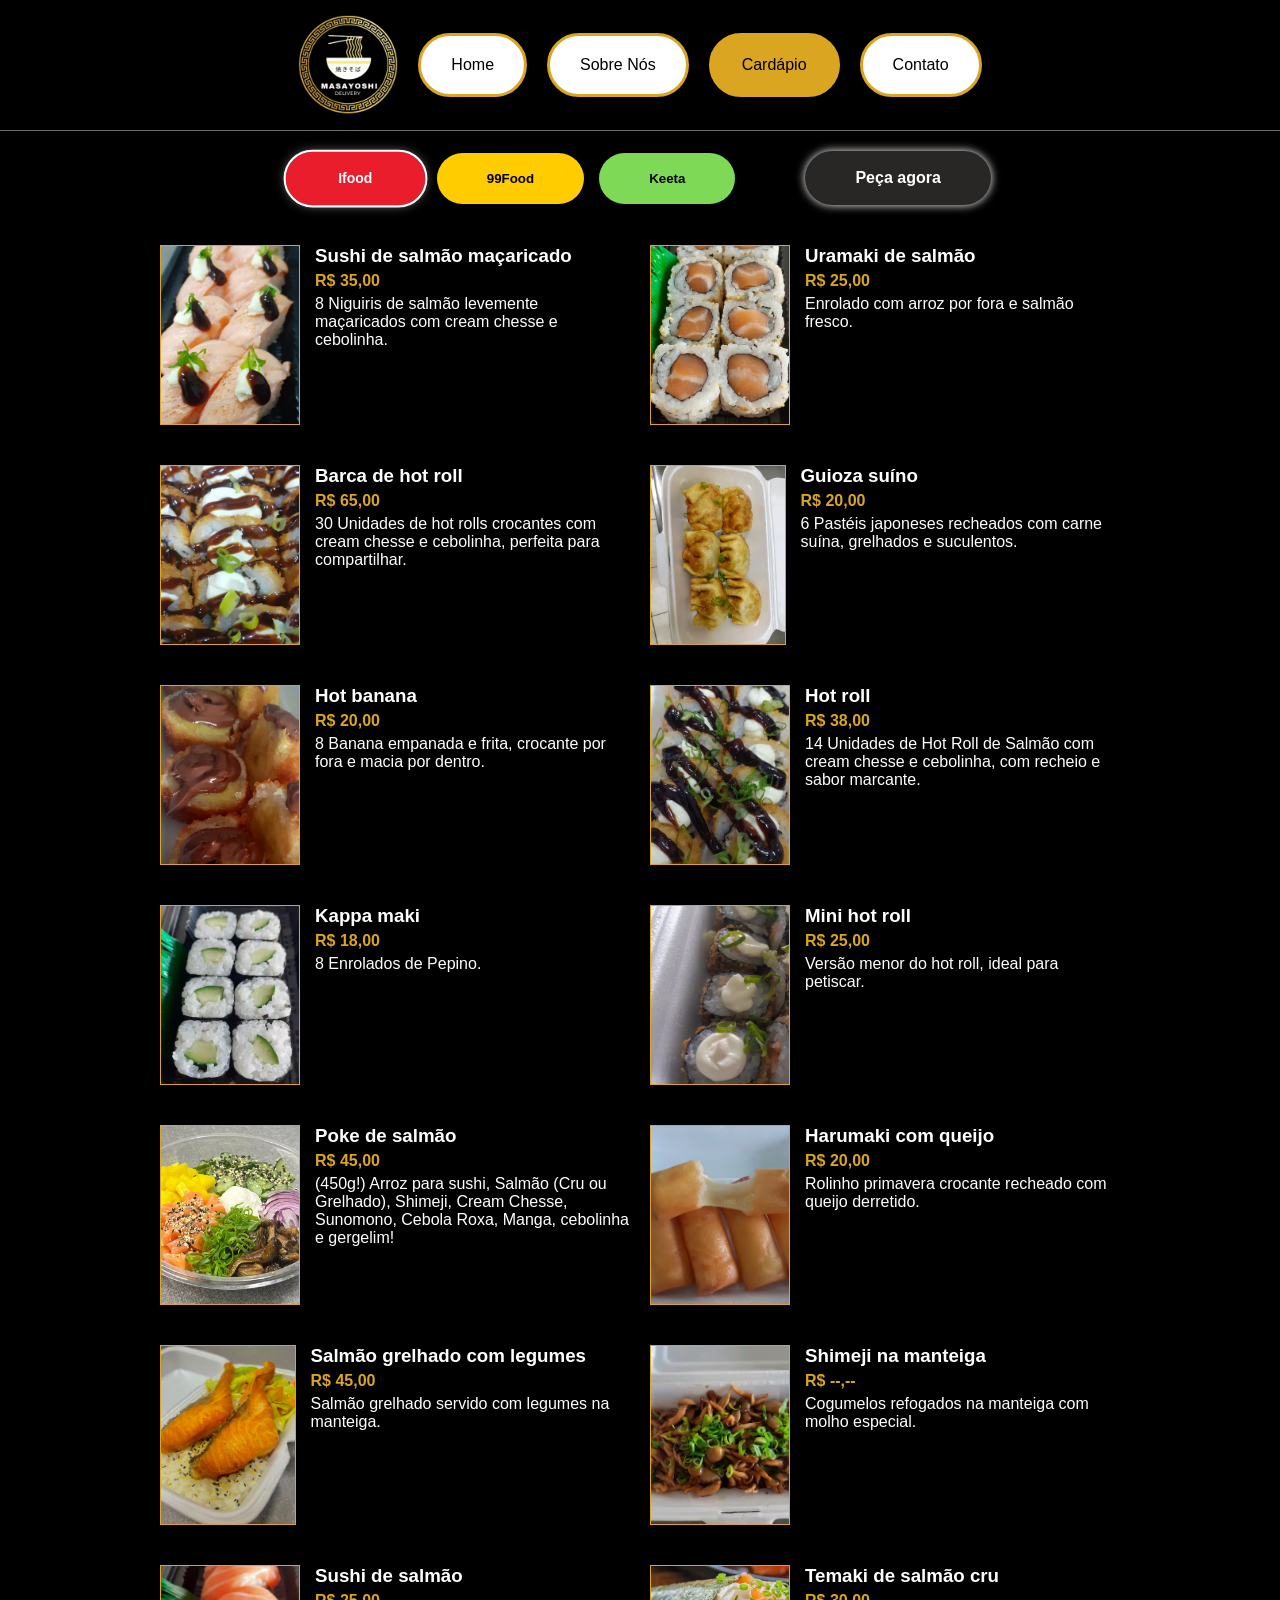
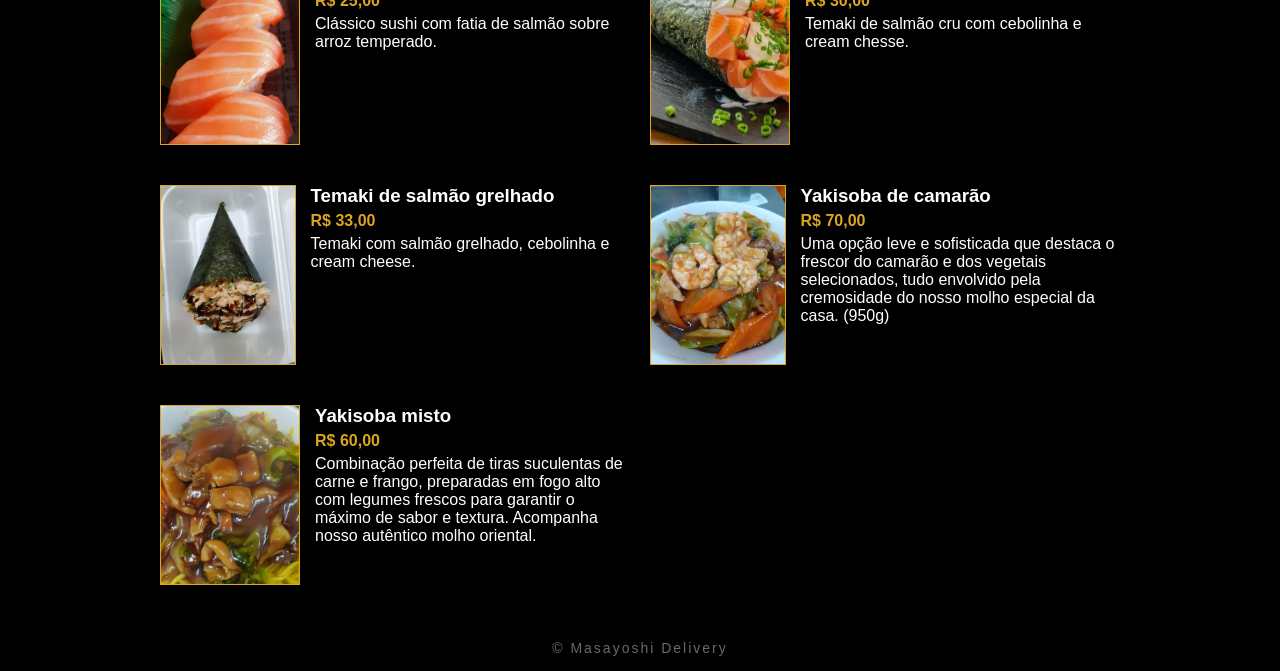
==== commit 843b81c1: "Final" ====
--- a/pages/cardapio.html
+++ b/pages/cardapio.html
@@ -22,9 +22,9 @@
 
         <nav>
             <a href="../index.html" class="botao">Home</a>
-            <a href="../pages/sobre_nos.html" class="botao">Sobre Nós</a>
-            <a href="../pages/cardapio.html" class="botao ativo">Cardápio</a>
-            <a href="../pages/contato.html" class="botao">Contato</a>
+            <a href="sobre_nos.html" class="botao">Sobre Nós</a>
+            <a href="cardapio.html" class="botao ativo">Cardápio</a>
+            <a href="contato.html" class="botao">Contato</a>
         </nav>
     </header>
 
@@ -317,7 +317,7 @@
             </div>
             <p>8 Enrolados de Pepino.</p>
         </div>
-    </div> -->
+    </div> 
 
     <div class="item">
         <img src="../images/imagens_99/mini hot holl.avif" class="imagens_cardapio">
